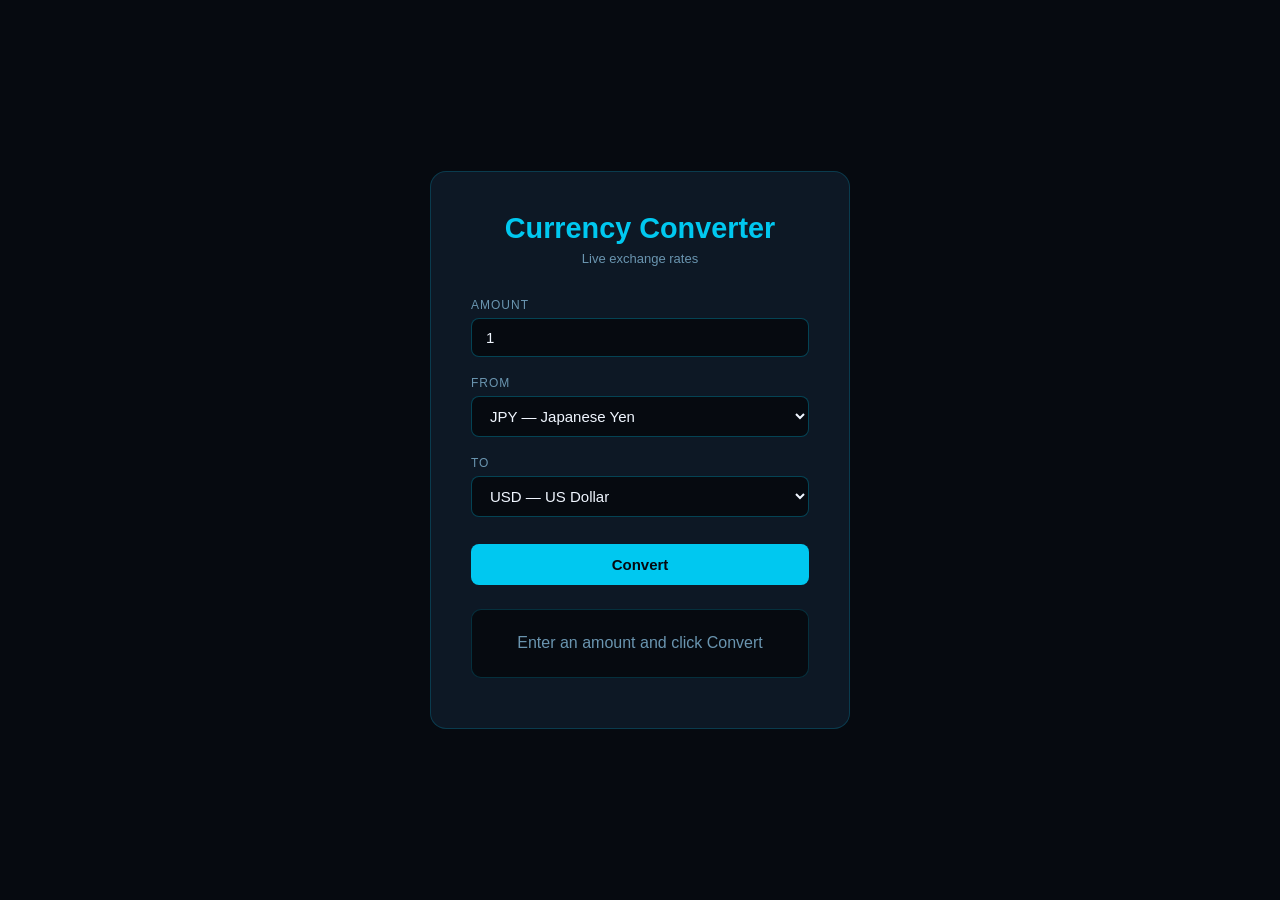
==== index.html @ ba0f4563 "Add files via upload" ====
<!DOCTYPE html>
<html lang="en">
<head>
  <meta charset="UTF-8">
  <meta name="viewport" content="width=device-width, initial-scale=1.0">
  <title>Currency Converter</title>
  <link rel="stylesheet" href="style.css">
</head>

<body>

  <div class="container">

    <h1>Currency Converter</h1>
    <p class="subtitle">Live exchange rates</p>

    <!-- Amount input -->
    <div class="group">
      <label>Amount</label>
      <input type="number" id="amount" value="1" min="1">
    </div>

    <!-- From currency -->
    <div class="group">
      <label>From</label>
      <select id="from">
        <option value="JPY">JPY — Japanese Yen</option>
        <option value="USD">USD — US Dollar</option>
        <option value="EUR">EUR — Euro</option>
        <option value="NPR">NPR — Nepali Rupee</option>
        <option value="GBP">GBP — British Pound</option>
        <option value="AUD">AUD — Australian Dollar</option>
        <option value="CNY">CNY — Chinese Yuan</option>
        <option value="KRW">KRW — Korean Won</option>
      </select>
    </div>

    <!-- To currency -->
    <div class="group">
      <label>To</label>
      <select id="to">
        <option value="USD">USD — US Dollar</option>
        <option value="JPY">JPY — Japanese Yen</option>
        <option value="EUR">EUR — Euro</option>
        <option value="NPR">NPR — Nepali Rupee</option>
        <option value="GBP">GBP — British Pound</option>
        <option value="AUD">AUD — Australian Dollar</option>
        <option value="CNY">CNY — Chinese Yuan</option>
        <option value="KRW">KRW — Korean Won</option>
      </select>
    </div>

    <!-- Button -->
    <button onclick="convert()">Convert</button>

    <!-- Result -->
    <div class="result" id="result">
      Enter an amount and click Convert
    </div>

    <!-- Error -->
    <p class="error" id="error"></p>

  </div>

  <script src="script.js"></script>
</body>
</html>
---- style.css ----
* {
  margin: 0;
  padding: 0;
  box-sizing: border-box;
}

body {
  font-family: 'Segoe UI', sans-serif;
  background: #060a10;
  color: #f0f6ff;
  display: flex;
  justify-content: center;
  align-items: center;
  min-height: 100vh;
}

.container {
  background: #0d1825;
  border: 1px solid rgba(0, 200, 240, 0.2);
  border-radius: 16px;
  padding: 2.5rem;
  width: 100%;
  max-width: 420px;
  text-align: center;
}

h1 {
  font-size: 1.8rem;
  color: #00c8f0;
  margin-bottom: 6px;
}

.subtitle {
  font-size: 13px;
  color: #6a95b0;
  margin-bottom: 2rem;
}

.group {
  text-align: left;
  margin-bottom: 1.2rem;
}

label {
  display: block;
  font-size: 12px;
  color: #6a95b0;
  text-transform: uppercase;
  letter-spacing: 1px;
  margin-bottom: 6px;
}

input,
select {
  width: 100%;
  padding: 10px 14px;
  background: #060a10;
  border: 1px solid rgba(0, 200, 240, 0.3);
  border-radius: 8px;
  color: #f0f6ff;
  font-size: 15px;
}

input:focus,
select:focus {
  outline: none;
  border-color: #00c8f0;
}

button {
  width: 100%;
  padding: 12px;
  margin-top: 0.5rem;
  background: #00c8f0;
  color: #060a10;
  border: none;
  border-radius: 8px;
  font-size: 15px;
  font-weight: 700;
  cursor: pointer;
  transition: background 0.2s;
}

button:hover {
  background: #38d9f5;
}

.result {
  margin-top: 1.5rem;
  padding: 1.2rem;
  background: #060a10;
  border: 1px solid rgba(0, 200, 240, 0.2);
  border-radius: 10px;
  font-size: 1rem;
  color: #6a95b0;
  line-height: 1.8;
}

.result span {
  display: block;
  font-size: 1.6rem;
  font-weight: 700;
  color: #00c8f0;
  margin-top: 6px;
}

.error {
  color: #ff6b6b;
  font-size: 13px;
  margin-top: 10px;
}
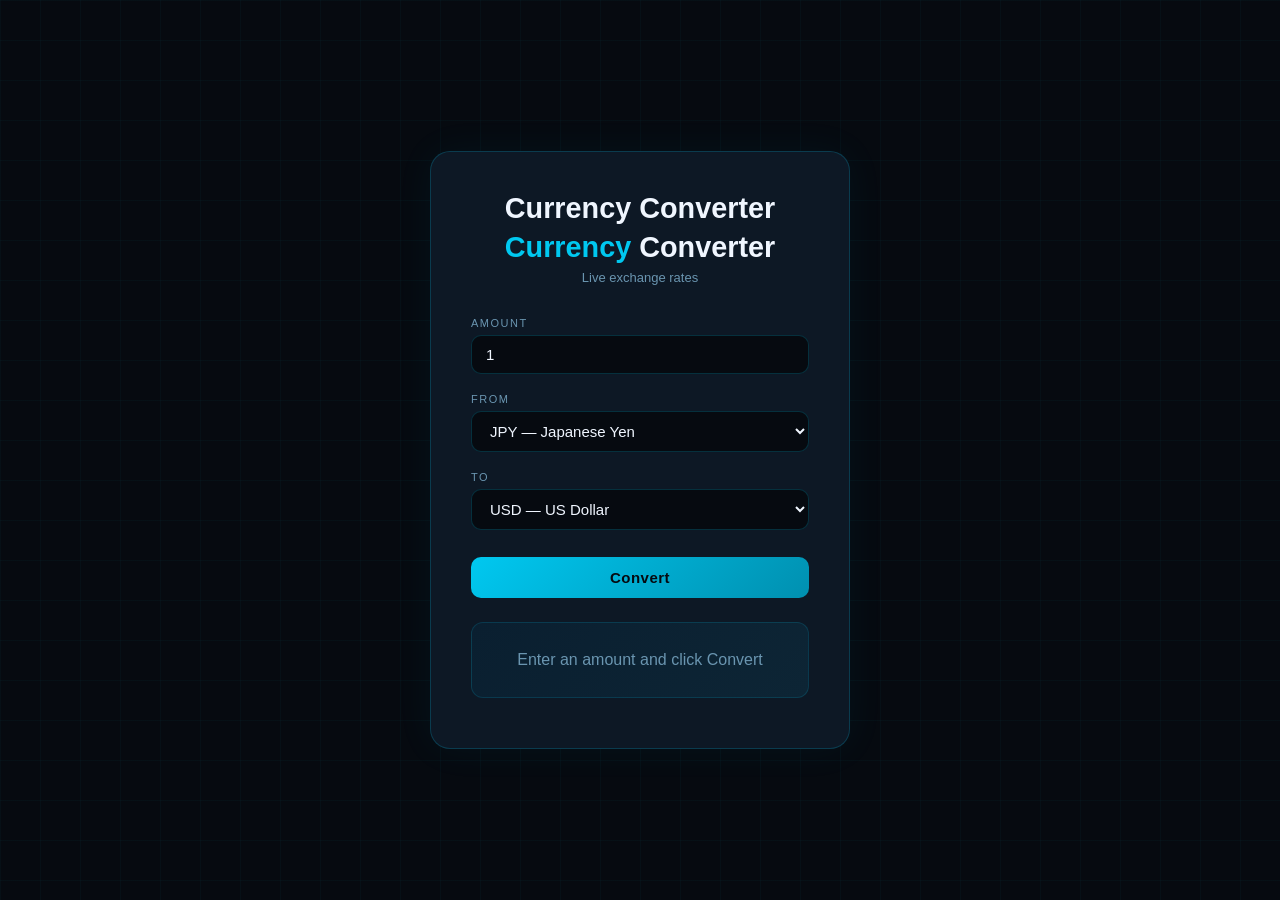
==== commit 1dc4ade7: "Fix heading structure for currency converter" ====
--- a/index.html
+++ b/index.html
@@ -12,6 +12,7 @@
   <div class="container">
 
     <h1>Currency Converter</h1>
+    <h1><span>Currency</span> Converter</h1>
     <p class="subtitle">Live exchange rates</p>
 
     <!-- Amount input -->
@@ -65,4 +66,4 @@
 
   <script src="script.js"></script>
 </body>
-</html>+</html>
--- a/style.css
+++ b/style.css
@@ -7,6 +7,10 @@
 body {
   font-family: 'Segoe UI', sans-serif;
   background: #060a10;
+  background-image:
+    linear-gradient(rgba(0, 200, 240, 0.03) 1px, transparent 1px),
+    linear-gradient(90deg, rgba(0, 200, 240, 0.03) 1px, transparent 1px);
+  background-size: 40px 40px;
   color: #f0f6ff;
   display: flex;
   justify-content: center;
@@ -17,17 +21,22 @@
 .container {
   background: #0d1825;
   border: 1px solid rgba(0, 200, 240, 0.2);
-  border-radius: 16px;
+  border-radius: 20px;
   padding: 2.5rem;
   width: 100%;
   max-width: 420px;
   text-align: center;
+  box-shadow: 0 0 40px rgba(0, 200, 240, 0.05);
 }
 
 h1 {
   font-size: 1.8rem;
+  color: #f0f6ff;
+  margin-bottom: 6px;
+}
+
+h1 span {
   color: #00c8f0;
-  margin-bottom: 6px;
 }
 
 .subtitle {
@@ -43,10 +52,10 @@
 
 label {
   display: block;
-  font-size: 12px;
+  font-size: 11px;
   color: #6a95b0;
   text-transform: uppercase;
-  letter-spacing: 1px;
+  letter-spacing: 1.5px;
   margin-bottom: 6px;
 }
 
@@ -55,10 +64,11 @@
   width: 100%;
   padding: 10px 14px;
   background: #060a10;
-  border: 1px solid rgba(0, 200, 240, 0.3);
-  border-radius: 8px;
+  border: 1px solid rgba(0, 200, 240, 0.2);
+  border-radius: 10px;
   color: #f0f6ff;
   font-size: 15px;
+  transition: border-color 0.2s;
 }
 
 input:focus,
@@ -71,26 +81,32 @@
   width: 100%;
   padding: 12px;
   margin-top: 0.5rem;
-  background: #00c8f0;
+  background: linear-gradient(135deg, #00c8f0, #0090b0);
   color: #060a10;
   border: none;
-  border-radius: 8px;
+  border-radius: 10px;
   font-size: 15px;
   font-weight: 700;
   cursor: pointer;
-  transition: background 0.2s;
+  transition: opacity 0.2s, transform 0.1s;
+  letter-spacing: 0.5px;
 }
 
 button:hover {
-  background: #38d9f5;
+  opacity: 0.9;
+  transform: translateY(-1px);
+}
+
+button:active {
+  transform: translateY(0);
 }
 
 .result {
   margin-top: 1.5rem;
-  padding: 1.2rem;
-  background: #060a10;
-  border: 1px solid rgba(0, 200, 240, 0.2);
-  border-radius: 10px;
+  padding: 1.4rem;
+  background: linear-gradient(135deg, #0a1f30, #0d2535);
+  border: 1px solid rgba(0, 200, 240, 0.15);
+  border-radius: 12px;
   font-size: 1rem;
   color: #6a95b0;
   line-height: 1.8;
@@ -98,14 +114,28 @@
 
 .result span {
   display: block;
-  font-size: 1.6rem;
+  font-size: 2rem;
   font-weight: 700;
   color: #00c8f0;
   margin-top: 6px;
+  letter-spacing: -0.5px;
+}
+
+.result small {
+  display: block;
+  font-size: 11px;
+  color: #4a7090;
+  margin-top: 8px;
+  letter-spacing: 0.5px;
 }
 
 .error {
   color: #ff6b6b;
   font-size: 13px;
   margin-top: 10px;
-}+}
+
+/* Flag emoji next to title */
+.title-row {
+  margin-bottom: 0.3rem;
+}
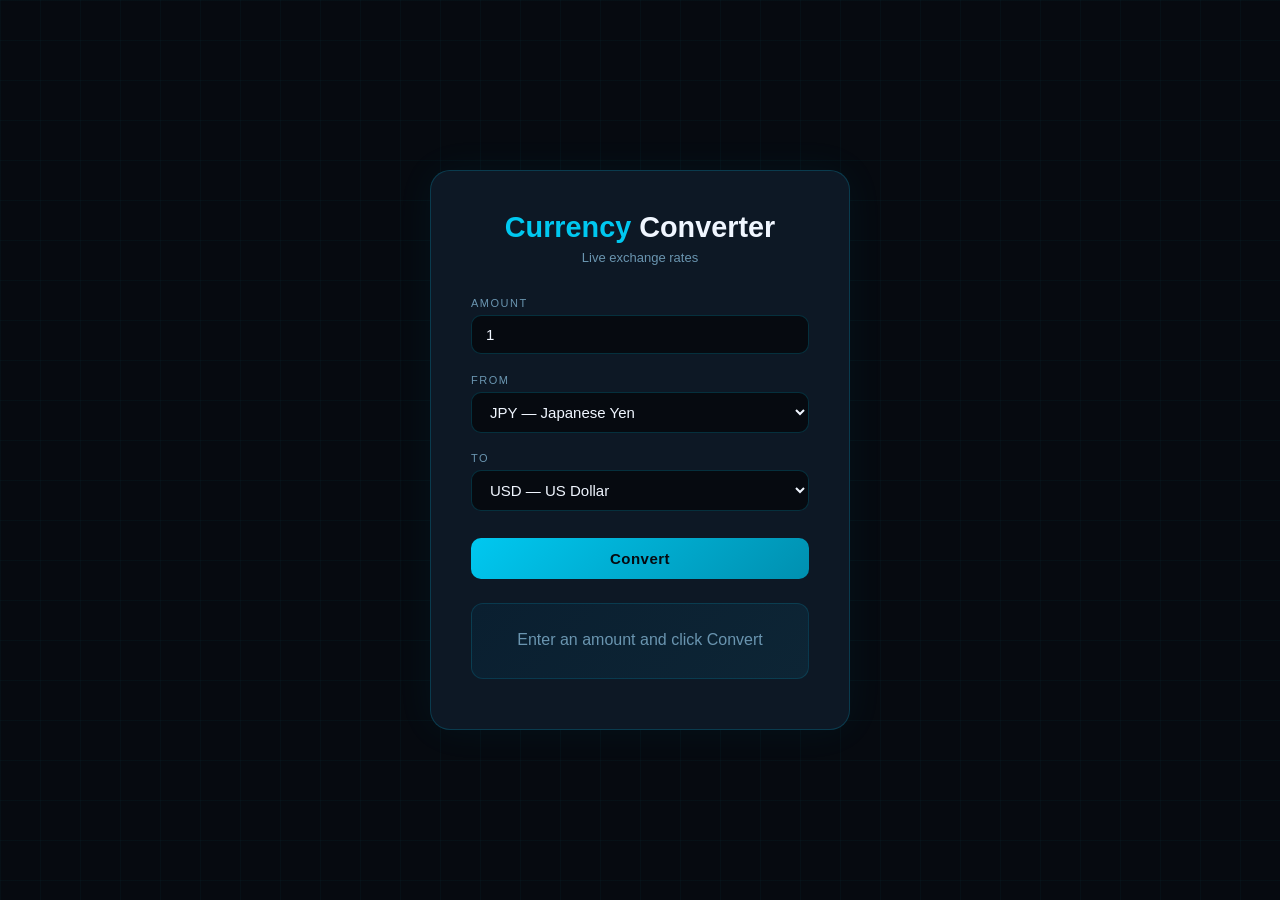
==== commit eaeb90c5: "Update index.html" ====
--- a/index.html
+++ b/index.html
@@ -11,7 +11,6 @@
 
   <div class="container">
 
-    <h1>Currency Converter</h1>
     <h1><span>Currency</span> Converter</h1>
     <p class="subtitle">Live exchange rates</p>
 
